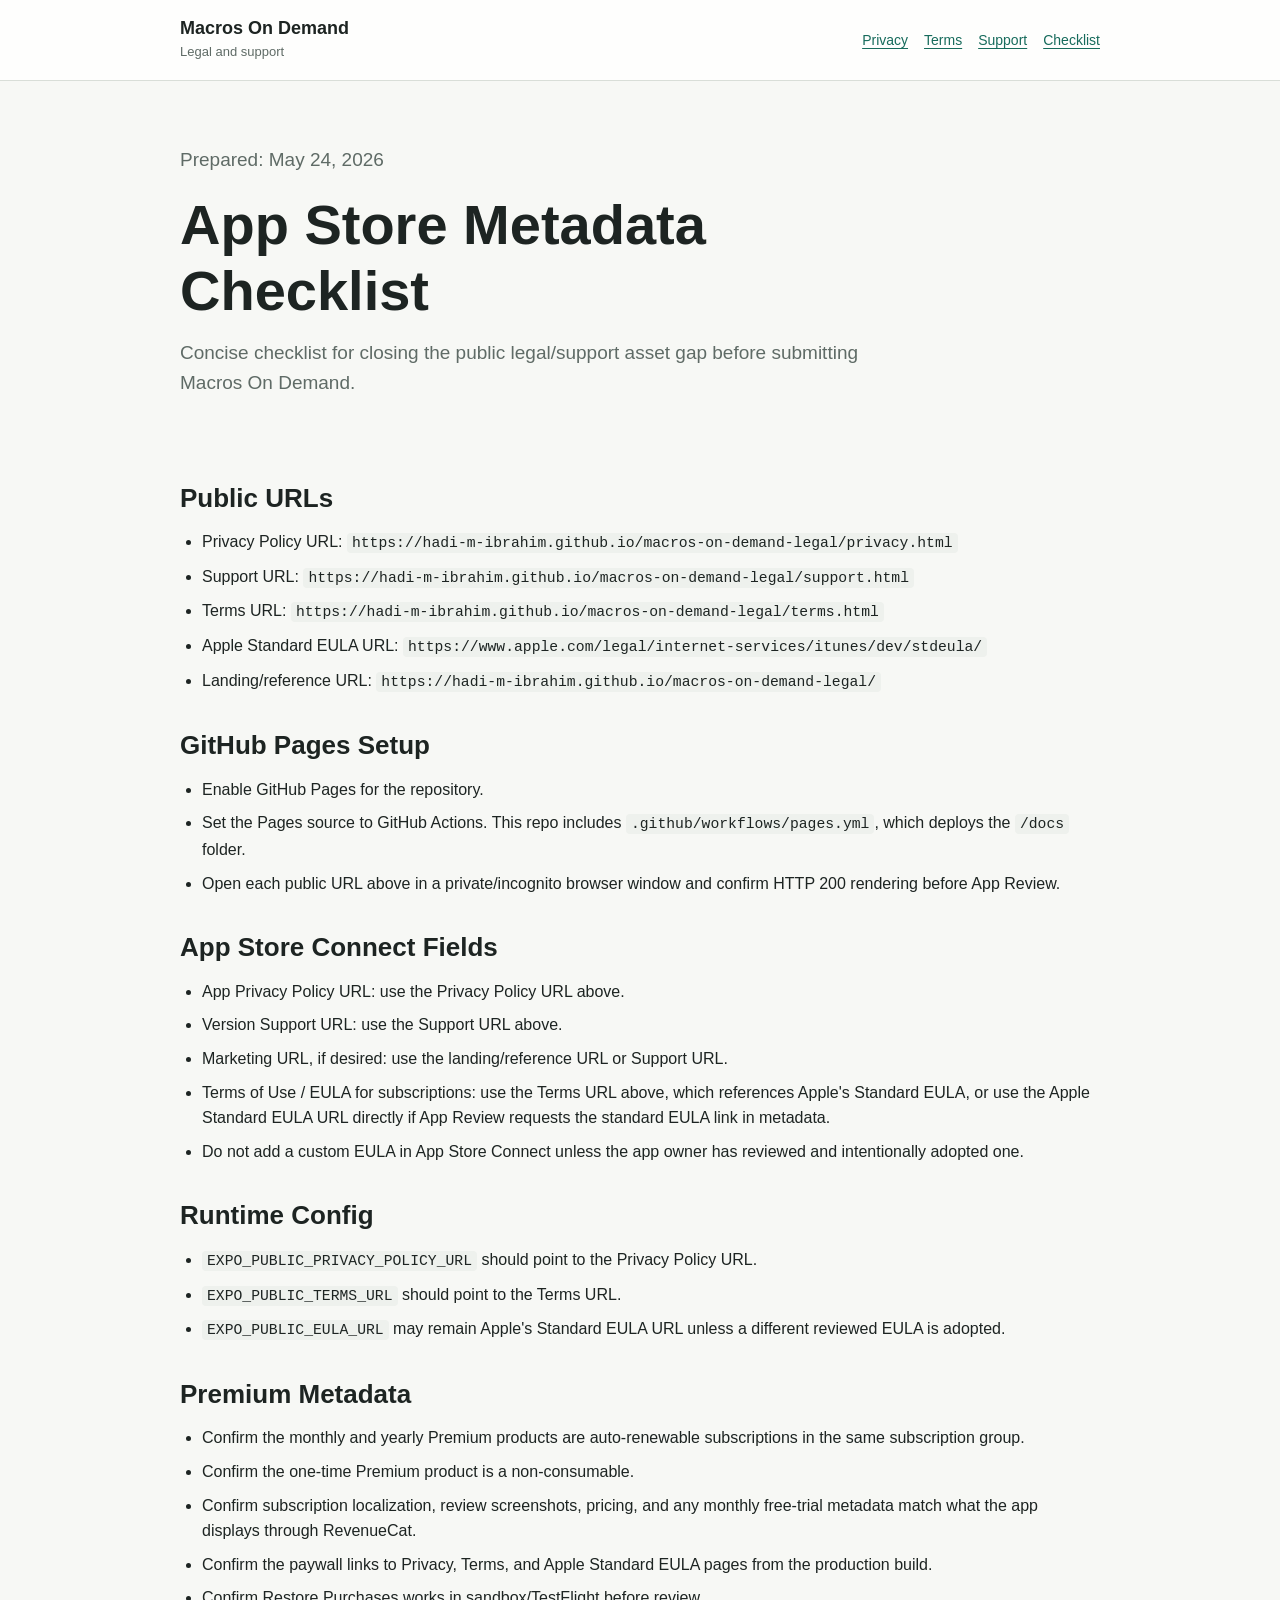
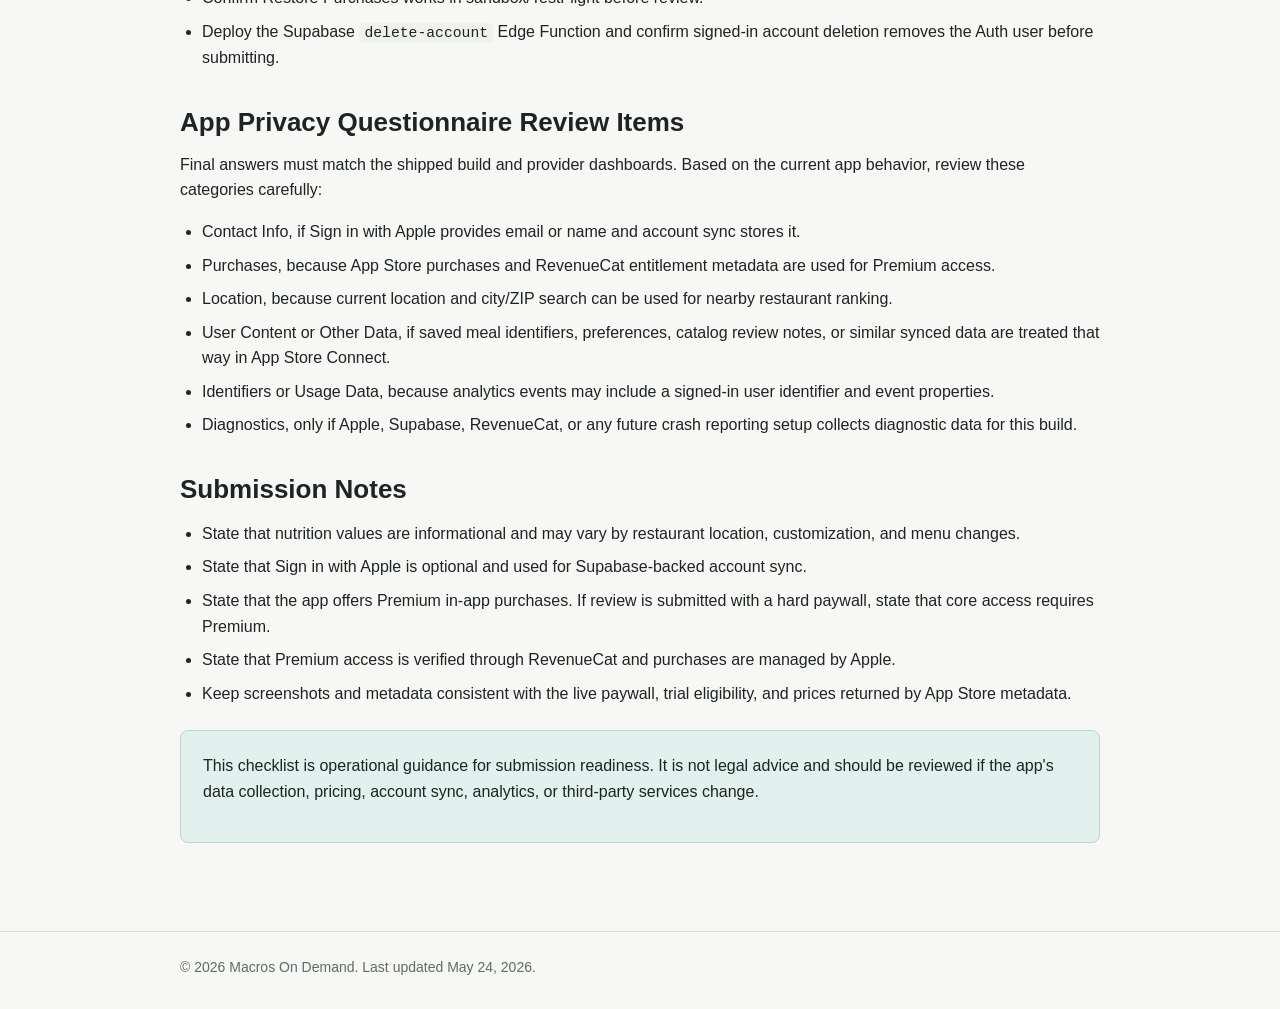
==== app-store-metadata-checklist.html @ 86968225 "Publish Macros on Demand legal pages" ====
<!doctype html>
<html lang="en">
<head>
  <meta charset="utf-8">
  <meta name="viewport" content="width=device-width, initial-scale=1">
  <title>App Store Metadata Checklist | Macros On Demand</title>
  <meta name="description" content="App Store metadata checklist for Macros On Demand legal and support URLs.">
  <link rel="stylesheet" href="styles.css">
</head>
<body>
  <header class="site-header">
    <div class="wrap">
      <a class="brand" href="./">
        <strong>Macros On Demand</strong>
        <span>Legal and support</span>
      </a>
      <nav class="nav" aria-label="Legal pages">
        <a href="privacy.html">Privacy</a>
        <a href="terms.html">Terms</a>
        <a href="support.html">Support</a>
        <a href="app-store-metadata-checklist.html">Checklist</a>
      </nav>
    </div>
  </header>

  <main class="wrap">
    <section class="hero">
      <p class="meta">Prepared: <time datetime="2026-05-24">May 24, 2026</time></p>
      <h1>App Store Metadata Checklist</h1>
      <p>
        Concise checklist for closing the public legal/support asset gap before submitting Macros On Demand.
      </p>
    </section>

    <section>
      <h2>Public URLs</h2>
      <ul>
        <li>Privacy Policy URL: <code>https://hadi-m-ibrahim.github.io/macros-on-demand-legal/privacy.html</code></li>
        <li>Support URL: <code>https://hadi-m-ibrahim.github.io/macros-on-demand-legal/support.html</code></li>
        <li>Terms URL: <code>https://hadi-m-ibrahim.github.io/macros-on-demand-legal/terms.html</code></li>
        <li>Apple Standard EULA URL: <code>https://www.apple.com/legal/internet-services/itunes/dev/stdeula/</code></li>
        <li>Landing/reference URL: <code>https://hadi-m-ibrahim.github.io/macros-on-demand-legal/</code></li>
      </ul>
    </section>

    <section>
      <h2>GitHub Pages Setup</h2>
      <ul>
        <li>Enable GitHub Pages for the repository.</li>
        <li>Set the Pages source to GitHub Actions. This repo includes <code>.github/workflows/pages.yml</code>, which deploys the <code>/docs</code> folder.</li>
        <li>Open each public URL above in a private/incognito browser window and confirm HTTP 200 rendering before App Review.</li>
      </ul>
    </section>

    <section>
      <h2>App Store Connect Fields</h2>
      <ul>
        <li>App Privacy Policy URL: use the Privacy Policy URL above.</li>
        <li>Version Support URL: use the Support URL above.</li>
        <li>Marketing URL, if desired: use the landing/reference URL or Support URL.</li>
        <li>Terms of Use / EULA for subscriptions: use the Terms URL above, which references Apple's Standard EULA, or use the Apple Standard EULA URL directly if App Review requests the standard EULA link in metadata.</li>
        <li>Do not add a custom EULA in App Store Connect unless the app owner has reviewed and intentionally adopted one.</li>
      </ul>
    </section>

    <section>
      <h2>Runtime Config</h2>
      <ul>
        <li><code>EXPO_PUBLIC_PRIVACY_POLICY_URL</code> should point to the Privacy Policy URL.</li>
        <li><code>EXPO_PUBLIC_TERMS_URL</code> should point to the Terms URL.</li>
        <li><code>EXPO_PUBLIC_EULA_URL</code> may remain Apple's Standard EULA URL unless a different reviewed EULA is adopted.</li>
      </ul>
    </section>

    <section>
      <h2>Premium Metadata</h2>
      <ul>
        <li>Confirm the monthly and yearly Premium products are auto-renewable subscriptions in the same subscription group.</li>
        <li>Confirm the one-time Premium product is a non-consumable.</li>
        <li>Confirm subscription localization, review screenshots, pricing, and any monthly free-trial metadata match what the app displays through RevenueCat.</li>
        <li>Confirm the paywall links to Privacy, Terms, and Apple Standard EULA pages from the production build.</li>
        <li>Confirm Restore Purchases works in sandbox/TestFlight before review.</li>
        <li>Deploy the Supabase <code>delete-account</code> Edge Function and confirm signed-in account deletion removes the Auth user before submitting.</li>
      </ul>
    </section>

    <section>
      <h2>App Privacy Questionnaire Review Items</h2>
      <p>
        Final answers must match the shipped build and provider dashboards. Based on the current app behavior, review these categories carefully:
      </p>
      <ul>
        <li>Contact Info, if Sign in with Apple provides email or name and account sync stores it.</li>
        <li>Purchases, because App Store purchases and RevenueCat entitlement metadata are used for Premium access.</li>
        <li>Location, because current location and city/ZIP search can be used for nearby restaurant ranking.</li>
        <li>User Content or Other Data, if saved meal identifiers, preferences, catalog review notes, or similar synced data are treated that way in App Store Connect.</li>
        <li>Identifiers or Usage Data, because analytics events may include a signed-in user identifier and event properties.</li>
        <li>Diagnostics, only if Apple, Supabase, RevenueCat, or any future crash reporting setup collects diagnostic data for this build.</li>
      </ul>
    </section>

    <section>
      <h2>Submission Notes</h2>
      <ul>
        <li>State that nutrition values are informational and may vary by restaurant location, customization, and menu changes.</li>
        <li>State that Sign in with Apple is optional and used for Supabase-backed account sync.</li>
        <li>State that the app offers Premium in-app purchases. If review is submitted with a hard paywall, state that core access requires Premium.</li>
        <li>State that Premium access is verified through RevenueCat and purchases are managed by Apple.</li>
        <li>Keep screenshots and metadata consistent with the live paywall, trial eligibility, and prices returned by App Store metadata.</li>
      </ul>
    </section>

    <section class="notice">
      <p>
        This checklist is operational guidance for submission readiness. It is not legal advice and should be reviewed if the app's data collection,
        pricing, account sync, analytics, or third-party services change.
      </p>
    </section>
  </main>

  <footer class="site-footer">
    <div class="wrap">
      <p>&copy; 2026 Macros On Demand. Last updated May 24, 2026.</p>
    </div>
  </footer>
</body>
</html>
---- styles.css ----
:root {
  color-scheme: light;
  --bg: #f7f8f5;
  --panel: #ffffff;
  --ink: #1d2422;
  --muted: #5f6b66;
  --line: #d9ded8;
  --accent: #176b5c;
  --accent-soft: #e2f1ed;
  --shadow: 0 18px 44px rgba(29, 36, 34, 0.08);
}

* {
  box-sizing: border-box;
}

body {
  margin: 0;
  background: var(--bg);
  color: var(--ink);
  font-family: -apple-system, BlinkMacSystemFont, "Segoe UI", sans-serif;
  font-size: 16px;
  line-height: 1.6;
}

a {
  color: var(--accent);
  text-decoration-thickness: 0.08em;
  text-underline-offset: 0.18em;
}

.site-header {
  border-bottom: 1px solid var(--line);
  background: rgba(255, 255, 255, 0.86);
}

.wrap {
  width: min(100% - 32px, 920px);
  margin: 0 auto;
}

.site-header .wrap {
  display: flex;
  align-items: center;
  justify-content: space-between;
  gap: 24px;
  padding: 18px 0;
}

.brand {
  display: flex;
  flex-direction: column;
  gap: 2px;
  text-decoration: none;
}

.brand strong {
  color: var(--ink);
  font-size: 18px;
  line-height: 1.2;
}

.brand span {
  color: var(--muted);
  font-size: 13px;
}

.nav {
  display: flex;
  align-items: center;
  gap: 16px;
  flex-wrap: wrap;
  font-size: 14px;
}

.hero {
  padding: 64px 0 32px;
}

.hero p {
  max-width: 720px;
  color: var(--muted);
  font-size: 19px;
}

main {
  padding-bottom: 64px;
}

h1,
h2,
h3 {
  line-height: 1.18;
  margin: 0 0 14px;
}

h1 {
  max-width: 760px;
  font-size: clamp(36px, 5vw, 56px);
}

h2 {
  margin-top: 36px;
  font-size: 26px;
}

h3 {
  margin-top: 26px;
  font-size: 20px;
}

p {
  margin: 0 0 16px;
}

ul,
ol {
  padding-left: 22px;
}

li {
  margin: 8px 0;
}

.grid {
  display: grid;
  grid-template-columns: repeat(auto-fit, minmax(240px, 1fr));
  gap: 16px;
  margin-top: 28px;
}

.card,
.notice {
  background: var(--panel);
  border: 1px solid var(--line);
  border-radius: 8px;
  box-shadow: var(--shadow);
  padding: 22px;
}

.card h2 {
  margin-top: 0;
  font-size: 22px;
}

.notice {
  box-shadow: none;
  background: var(--accent-soft);
  border-color: #b9d7ce;
  margin: 24px 0;
}

.meta {
  color: var(--muted);
  font-size: 14px;
}

.button-row {
  display: flex;
  gap: 12px;
  flex-wrap: wrap;
  margin-top: 18px;
}

.button {
  display: inline-flex;
  align-items: center;
  justify-content: center;
  min-height: 44px;
  padding: 0 16px;
  border: 1px solid var(--accent);
  border-radius: 6px;
  background: var(--accent);
  color: #ffffff;
  font-weight: 650;
  text-decoration: none;
}

.button.secondary {
  background: transparent;
  color: var(--accent);
}

.site-footer {
  border-top: 1px solid var(--line);
  color: var(--muted);
  font-size: 14px;
  padding: 24px 0;
}

code {
  padding: 2px 5px;
  border-radius: 4px;
  background: #eef1ed;
  font-family: ui-monospace, SFMono-Regular, Menlo, monospace;
  font-size: 0.92em;
}

@media (max-width: 660px) {
  .site-header .wrap {
    align-items: flex-start;
    flex-direction: column;
  }

  .hero {
    padding-top: 44px;
  }
}
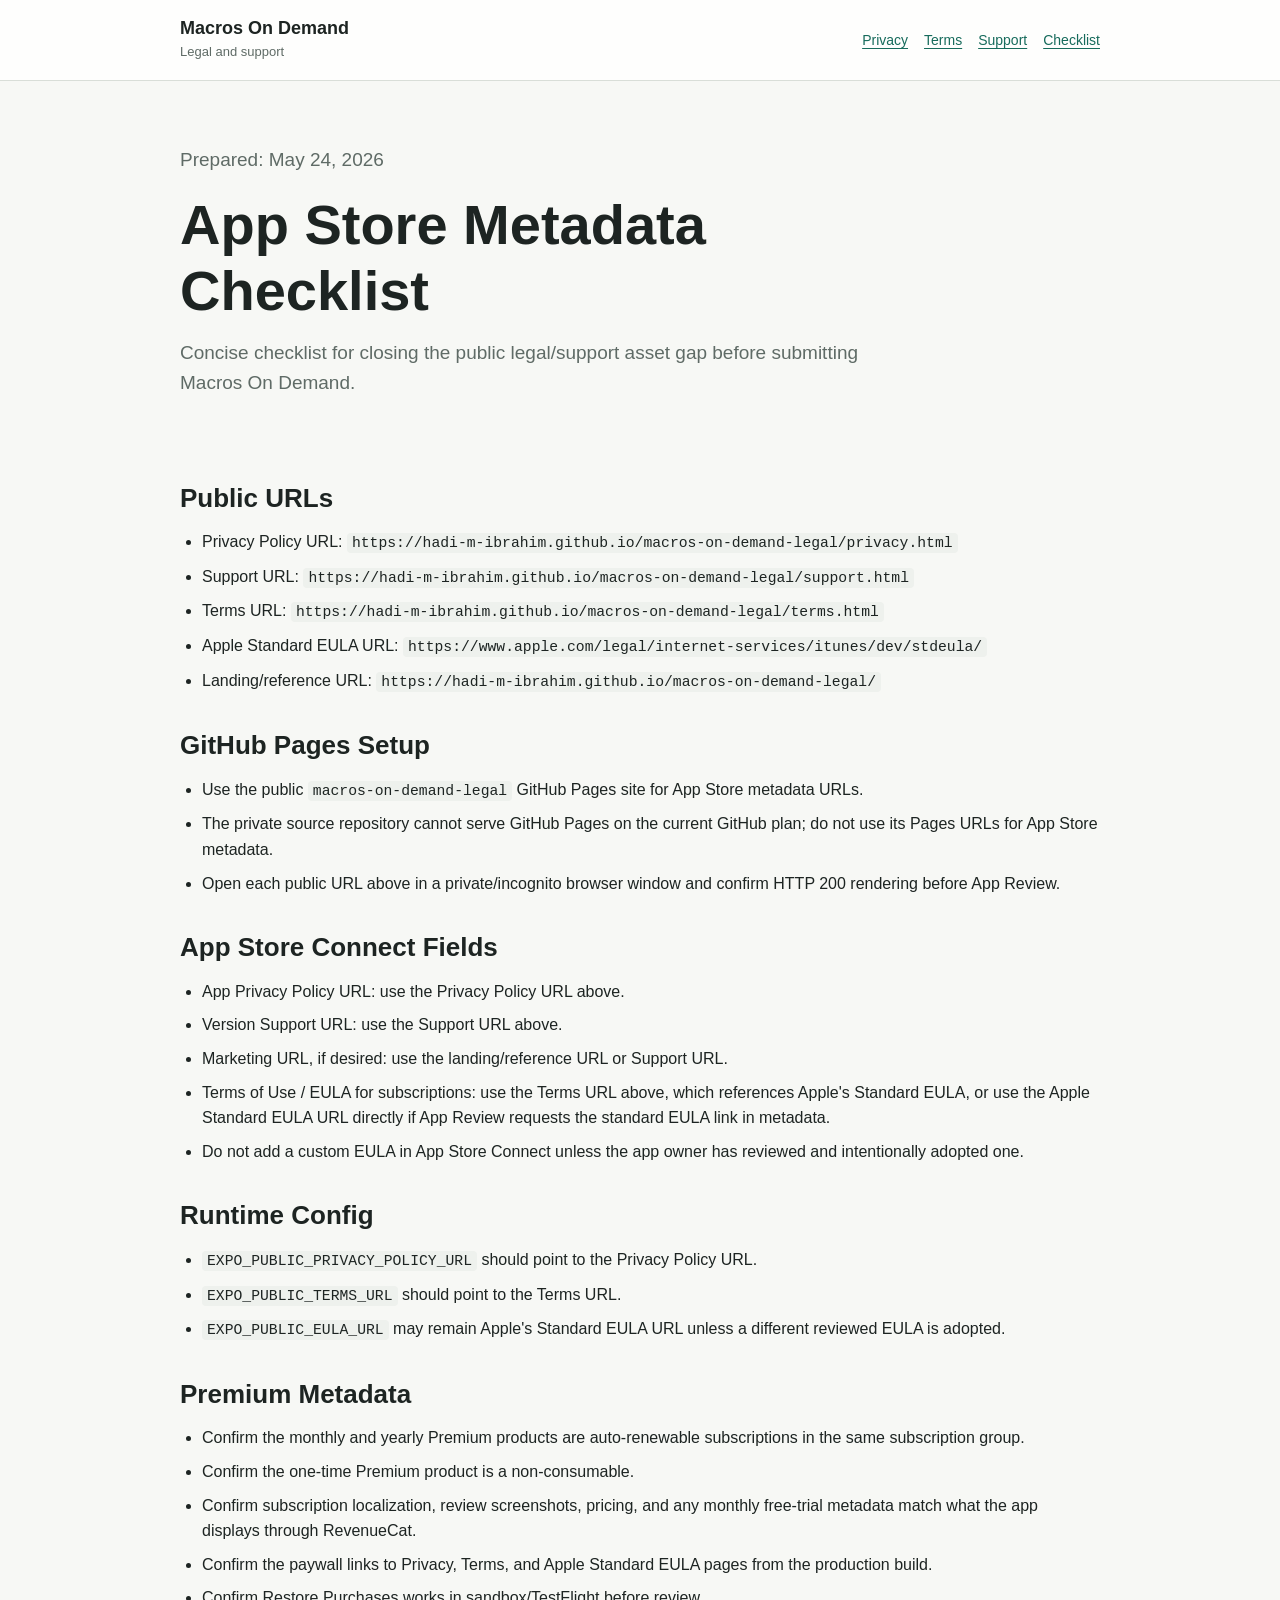
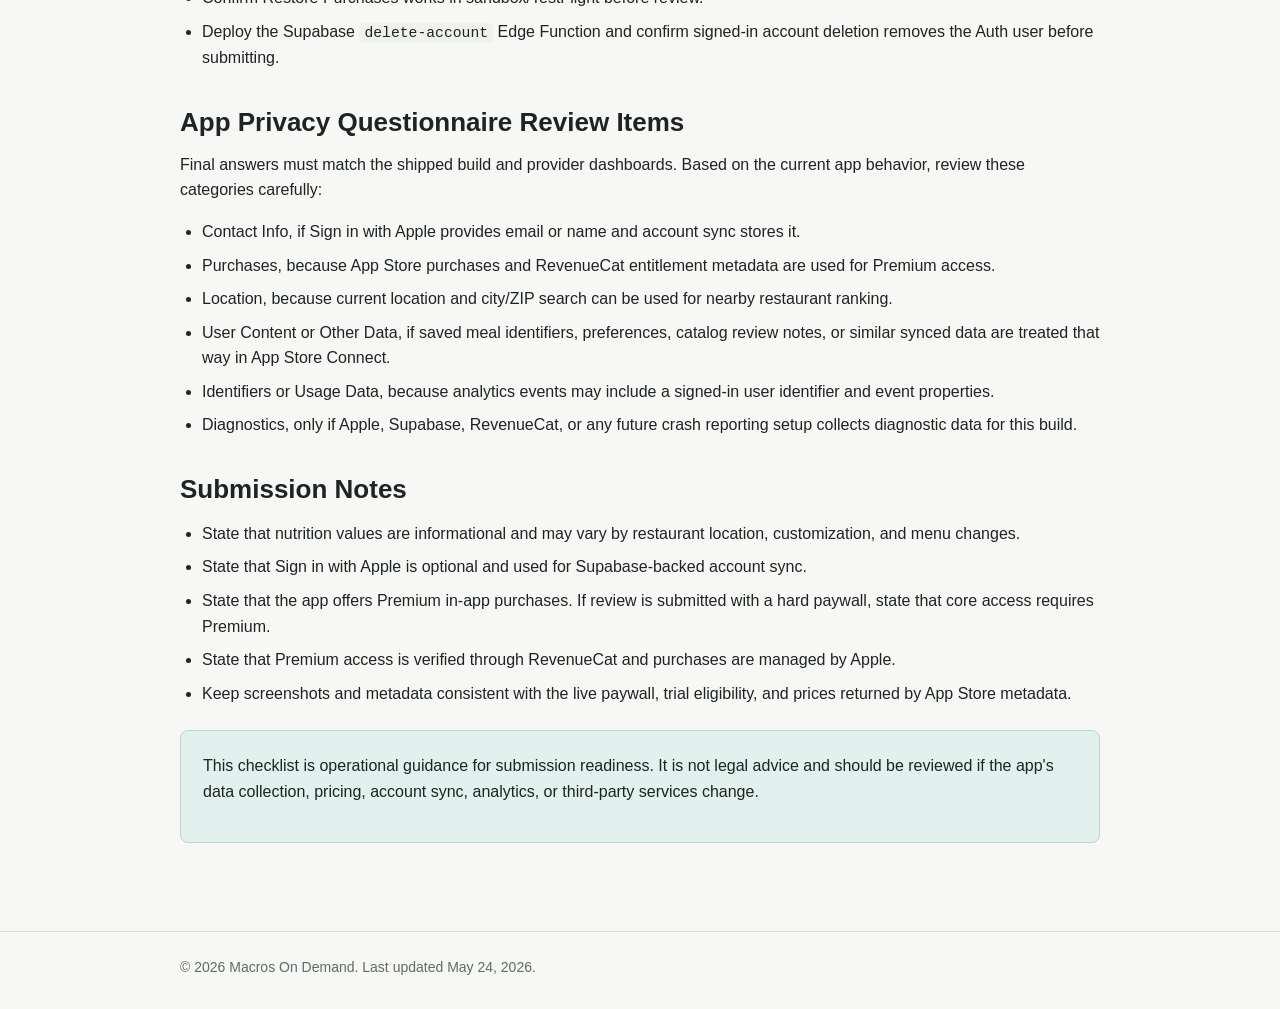
==== commit 33c30239: "Update App Store legal metadata links" ====
--- a/app-store-metadata-checklist.html
+++ b/app-store-metadata-checklist.html
@@ -46,8 +46,8 @@
     <section>
       <h2>GitHub Pages Setup</h2>
       <ul>
-        <li>Enable GitHub Pages for the repository.</li>
-        <li>Set the Pages source to GitHub Actions. This repo includes <code>.github/workflows/pages.yml</code>, which deploys the <code>/docs</code> folder.</li>
+        <li>Use the public <code>macros-on-demand-legal</code> GitHub Pages site for App Store metadata URLs.</li>
+        <li>The private source repository cannot serve GitHub Pages on the current GitHub plan; do not use its Pages URLs for App Store metadata.</li>
         <li>Open each public URL above in a private/incognito browser window and confirm HTTP 200 rendering before App Review.</li>
       </ul>
     </section>
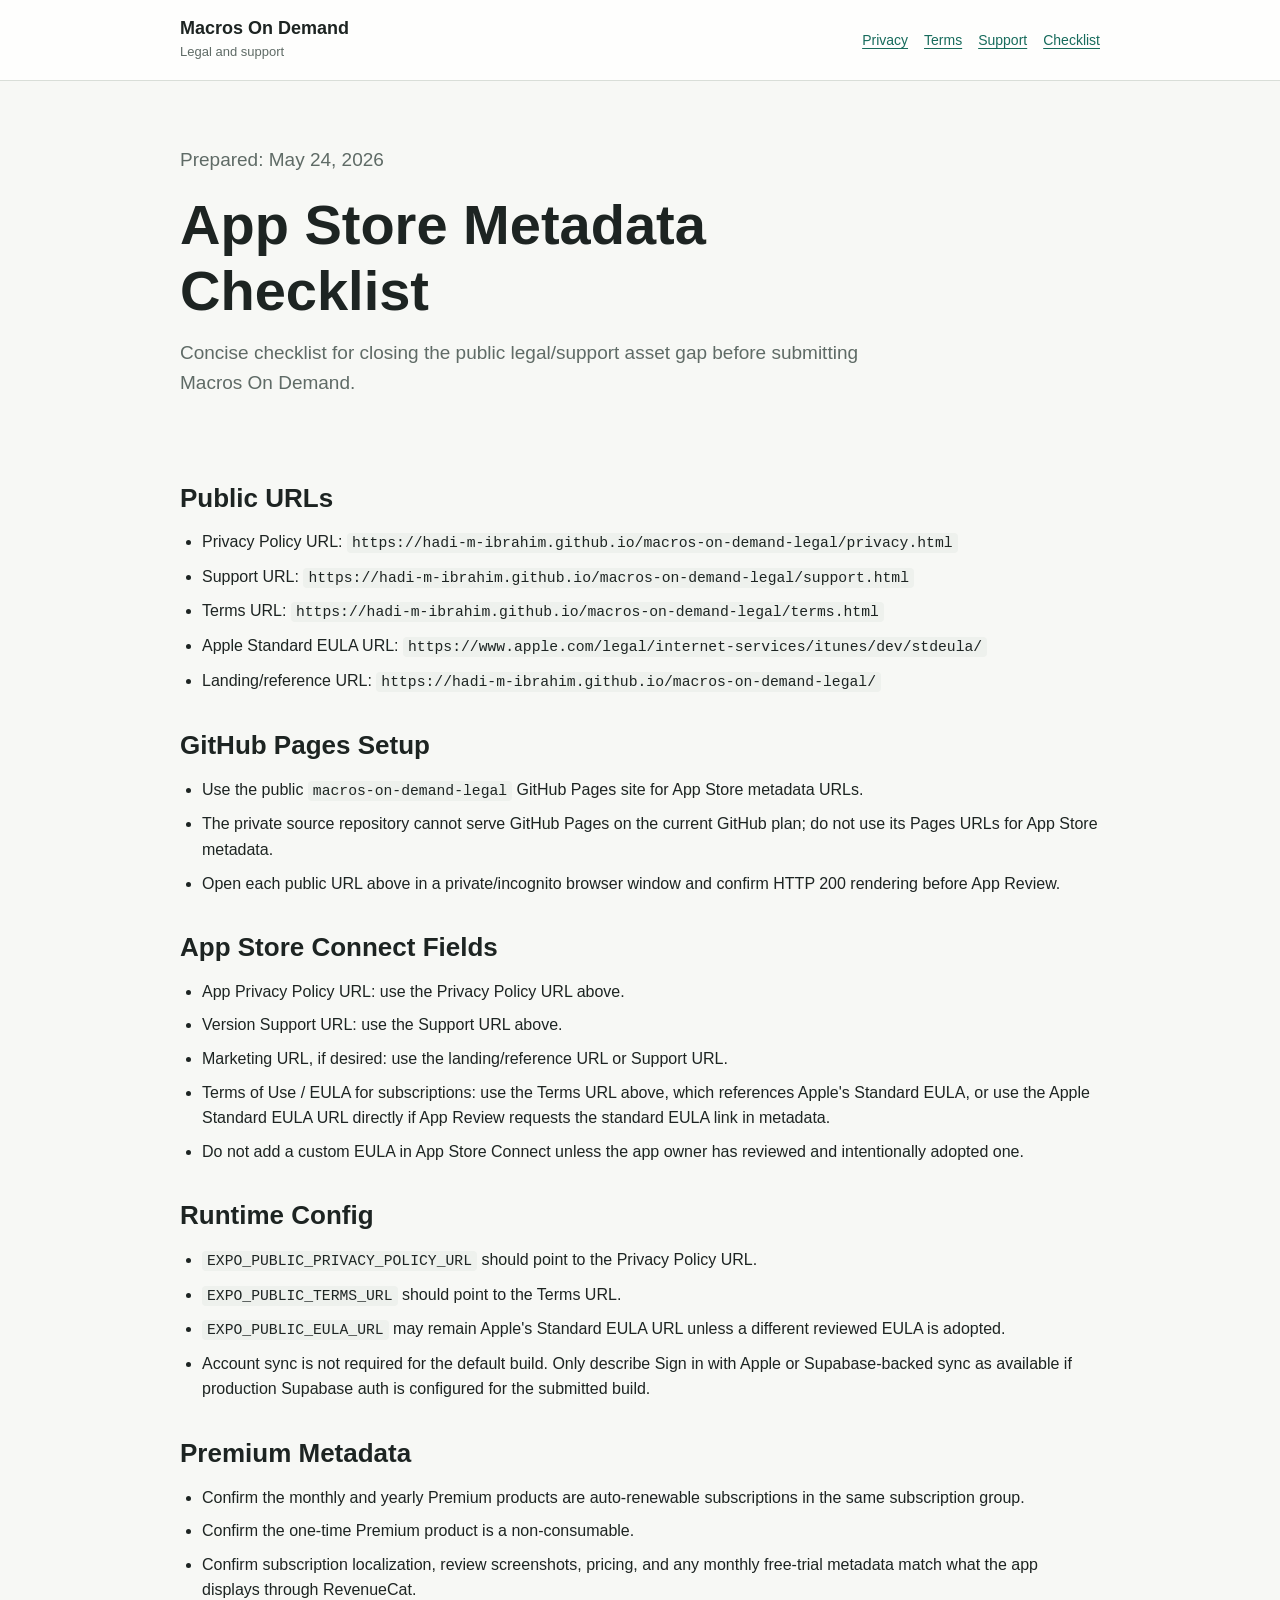
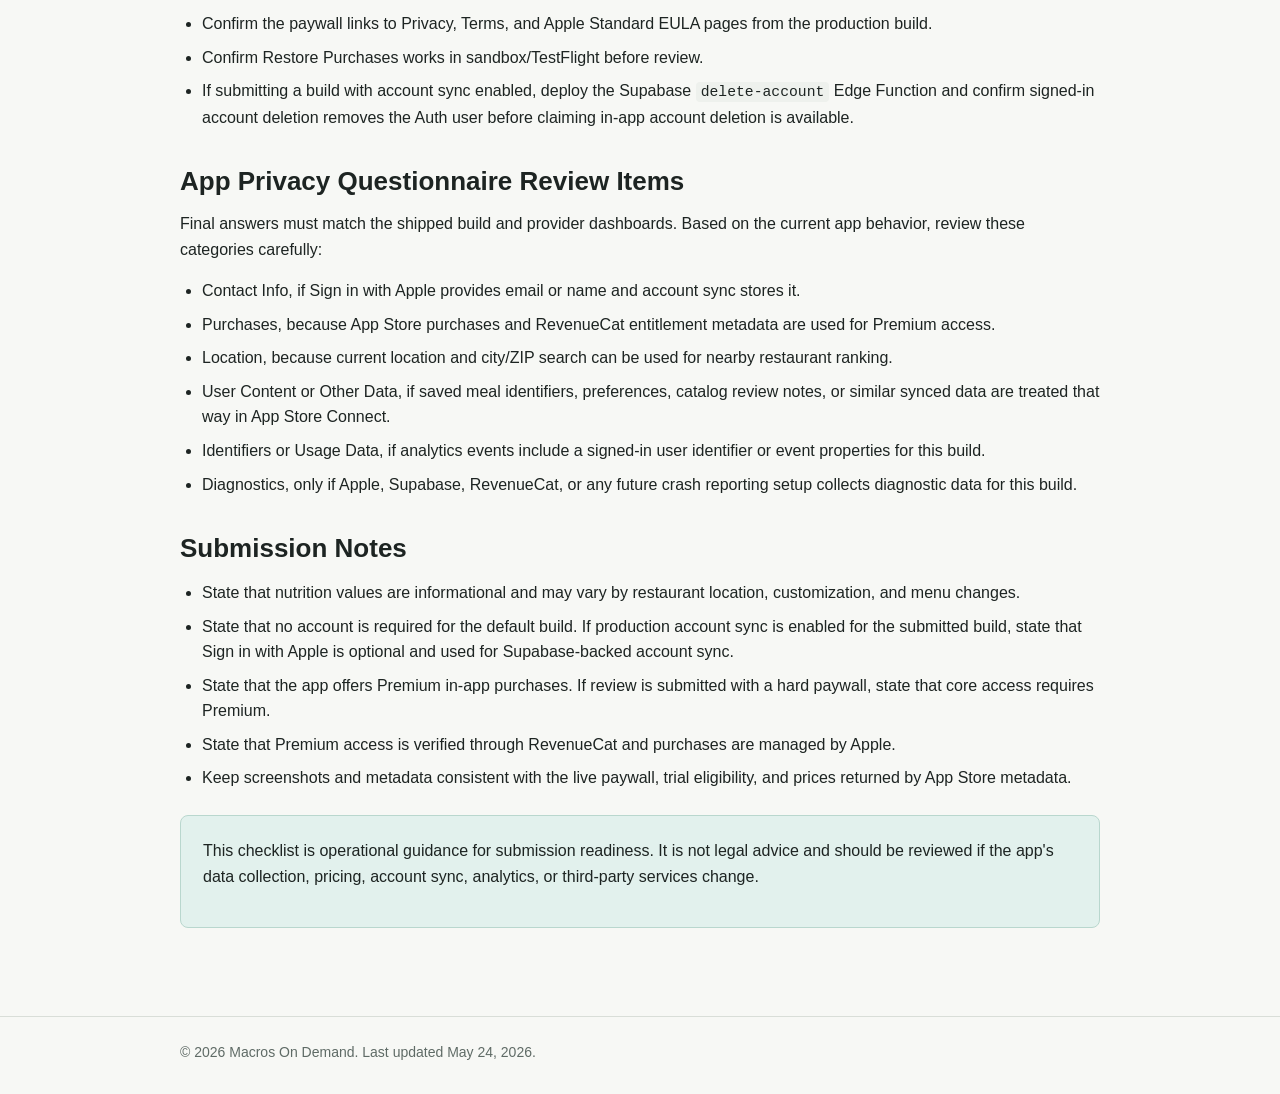
==== commit e36085ef: "Clarify optional account sync policy" ====
--- a/app-store-metadata-checklist.html
+++ b/app-store-metadata-checklist.html
@@ -69,6 +69,7 @@
         <li><code>EXPO_PUBLIC_PRIVACY_POLICY_URL</code> should point to the Privacy Policy URL.</li>
         <li><code>EXPO_PUBLIC_TERMS_URL</code> should point to the Terms URL.</li>
         <li><code>EXPO_PUBLIC_EULA_URL</code> may remain Apple's Standard EULA URL unless a different reviewed EULA is adopted.</li>
+        <li>Account sync is not required for the default build. Only describe Sign in with Apple or Supabase-backed sync as available if production Supabase auth is configured for the submitted build.</li>
       </ul>
     </section>
 
@@ -80,7 +81,7 @@
         <li>Confirm subscription localization, review screenshots, pricing, and any monthly free-trial metadata match what the app displays through RevenueCat.</li>
         <li>Confirm the paywall links to Privacy, Terms, and Apple Standard EULA pages from the production build.</li>
         <li>Confirm Restore Purchases works in sandbox/TestFlight before review.</li>
-        <li>Deploy the Supabase <code>delete-account</code> Edge Function and confirm signed-in account deletion removes the Auth user before submitting.</li>
+        <li>If submitting a build with account sync enabled, deploy the Supabase <code>delete-account</code> Edge Function and confirm signed-in account deletion removes the Auth user before claiming in-app account deletion is available.</li>
       </ul>
     </section>
 
@@ -94,7 +95,7 @@
         <li>Purchases, because App Store purchases and RevenueCat entitlement metadata are used for Premium access.</li>
         <li>Location, because current location and city/ZIP search can be used for nearby restaurant ranking.</li>
         <li>User Content or Other Data, if saved meal identifiers, preferences, catalog review notes, or similar synced data are treated that way in App Store Connect.</li>
-        <li>Identifiers or Usage Data, because analytics events may include a signed-in user identifier and event properties.</li>
+        <li>Identifiers or Usage Data, if analytics events include a signed-in user identifier or event properties for this build.</li>
         <li>Diagnostics, only if Apple, Supabase, RevenueCat, or any future crash reporting setup collects diagnostic data for this build.</li>
       </ul>
     </section>
@@ -103,7 +104,7 @@
       <h2>Submission Notes</h2>
       <ul>
         <li>State that nutrition values are informational and may vary by restaurant location, customization, and menu changes.</li>
-        <li>State that Sign in with Apple is optional and used for Supabase-backed account sync.</li>
+        <li>State that no account is required for the default build. If production account sync is enabled for the submitted build, state that Sign in with Apple is optional and used for Supabase-backed account sync.</li>
         <li>State that the app offers Premium in-app purchases. If review is submitted with a hard paywall, state that core access requires Premium.</li>
         <li>State that Premium access is verified through RevenueCat and purchases are managed by Apple.</li>
         <li>Keep screenshots and metadata consistent with the live paywall, trial eligibility, and prices returned by App Store metadata.</li>
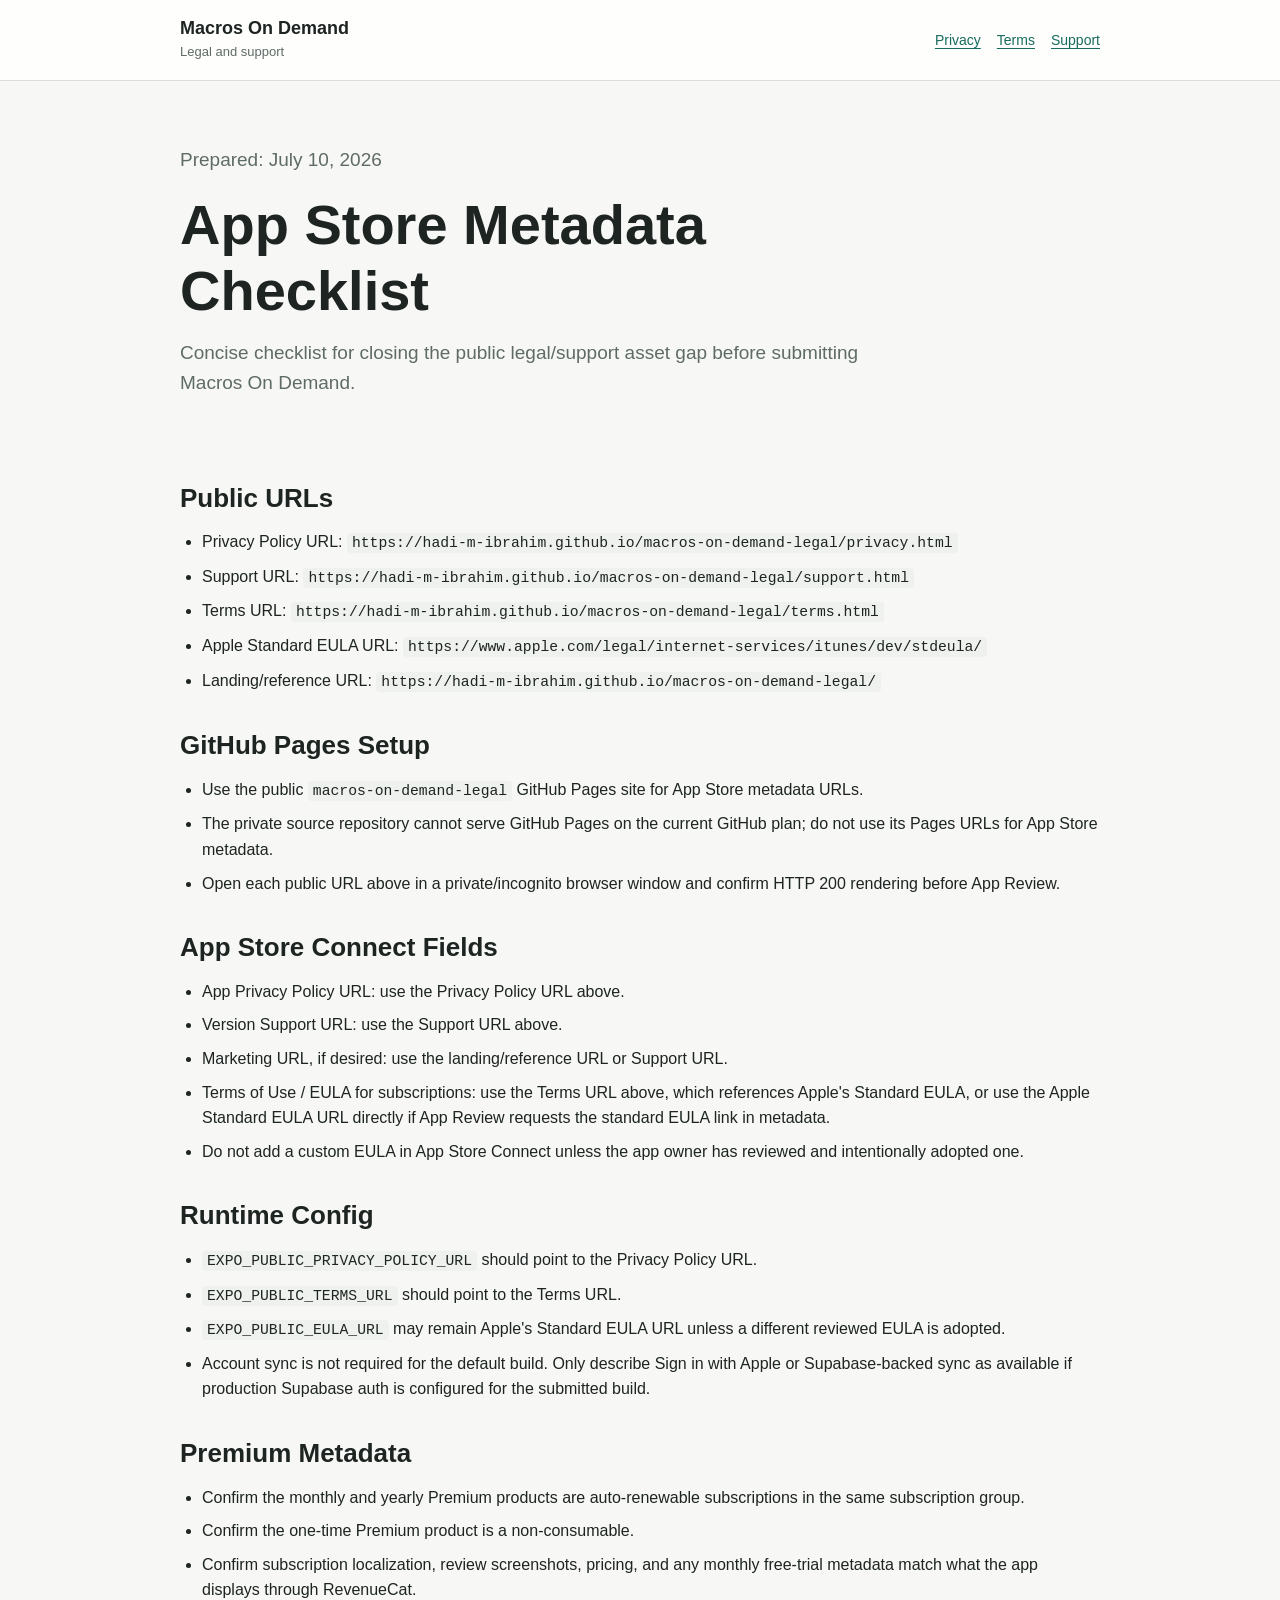
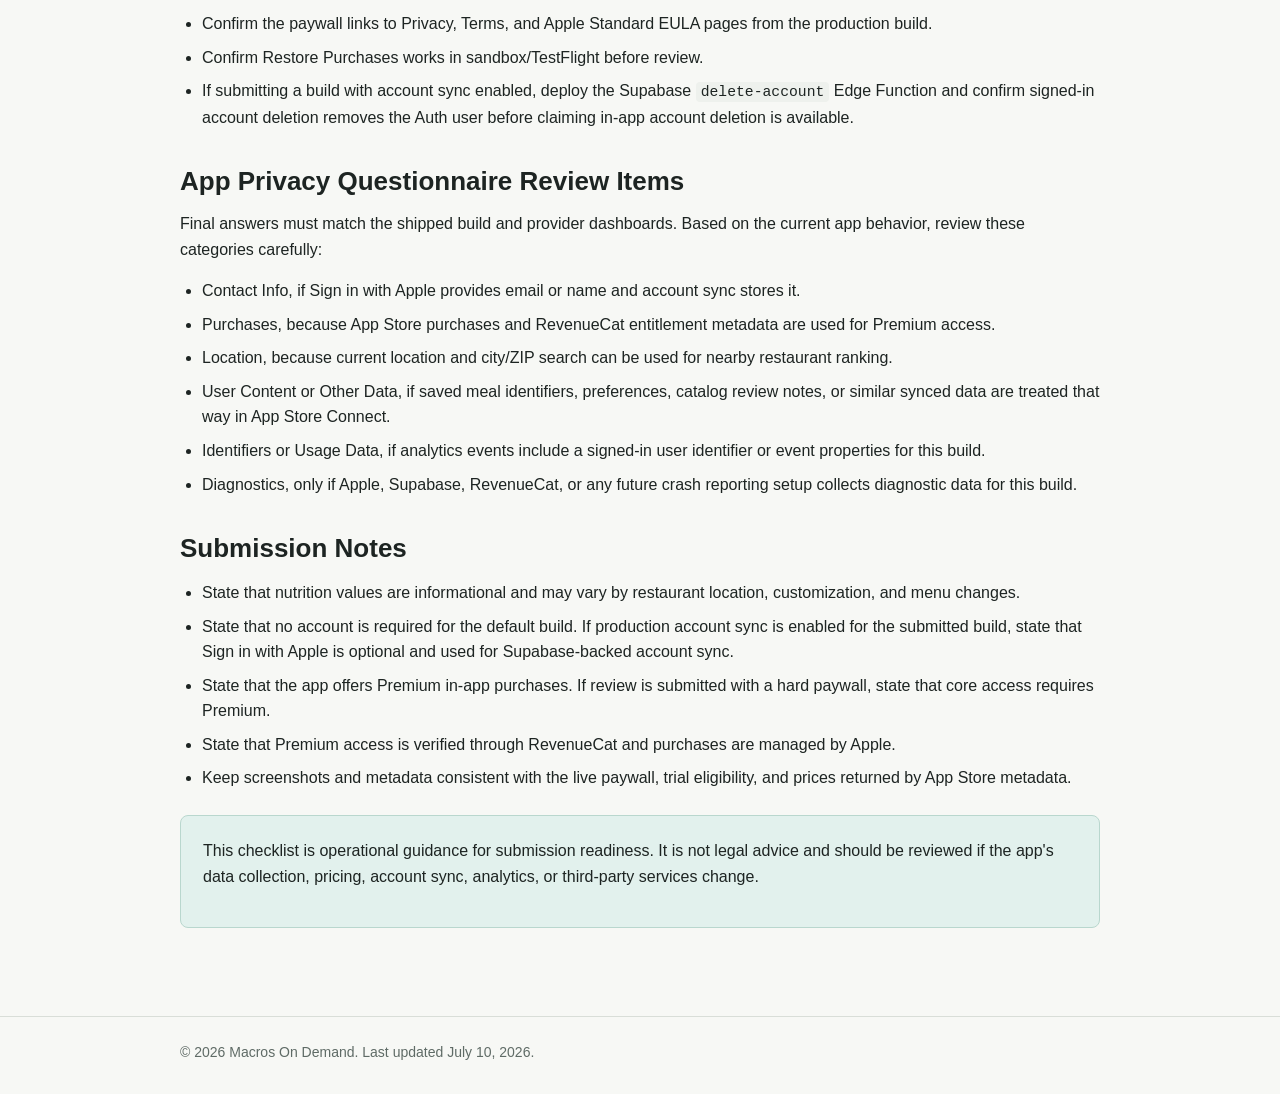
==== commit 9e312197: "Align public privacy and support navigation" ====
--- a/app-store-metadata-checklist.html
+++ b/app-store-metadata-checklist.html
@@ -18,14 +18,13 @@
         <a href="privacy.html">Privacy</a>
         <a href="terms.html">Terms</a>
         <a href="support.html">Support</a>
-        <a href="app-store-metadata-checklist.html">Checklist</a>
       </nav>
     </div>
   </header>
 
   <main class="wrap">
     <section class="hero">
-      <p class="meta">Prepared: <time datetime="2026-05-24">May 24, 2026</time></p>
+      <p class="meta">Prepared: <time datetime="2026-07-10">July 10, 2026</time></p>
       <h1>App Store Metadata Checklist</h1>
       <p>
         Concise checklist for closing the public legal/support asset gap before submitting Macros On Demand.
@@ -121,7 +120,7 @@
 
   <footer class="site-footer">
     <div class="wrap">
-      <p>&copy; 2026 Macros On Demand. Last updated May 24, 2026.</p>
+      <p>&copy; 2026 Macros On Demand. Last updated July 10, 2026.</p>
     </div>
   </footer>
 </body>
